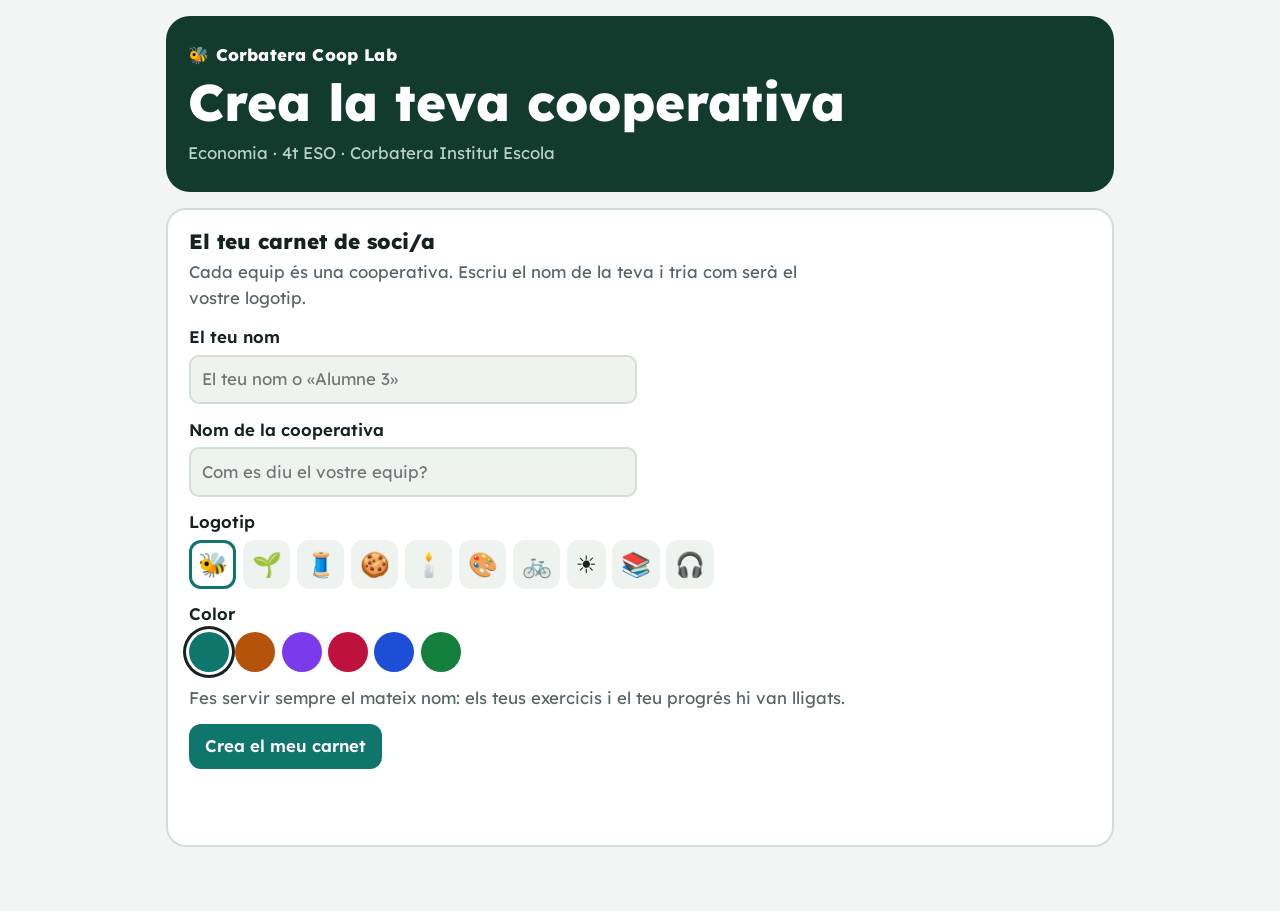
==== index.html @ a8a90545 "add ap" ====
<!doctype html>
<html lang="ca">
<head>
<meta charset="utf-8">
<meta name="viewport" content="width=device-width, initial-scale=1, viewport-fit=cover">
<meta name="description" content="Gamificació d'Economia (4t ESO): crea la teva cooperativa i resol missions pas a pas.">
<title>Corbatera Coop Lab · Economia</title>
<link rel="preconnect" href="https://fonts.googleapis.com">
<link rel="preconnect" href="https://fonts.gstatic.com" crossorigin>
<link href="https://fonts.googleapis.com/css2?family=Lexend:wght@400;600;800&display=swap" rel="stylesheet">
<link rel="stylesheet" href="css/estil.css">
</head>
<body>
<main id="app"><noscript>Cal activar JavaScript per jugar.</noscript></main>
<script src="js/util.js"></script>
<script src="js/nivell1.js"></script>
<script src="js/nivell2.js"></script>
<script src="js/nivell3.js"></script>
<script src="js/app.js"></script>
</body>
</html>
---- css/estil.css ----
/* Corbatera Coop Lab · estil */
:root{
  box-sizing:border-box;
  padding-top:env(safe-area-inset-top,0px);
  padding-bottom:env(safe-area-inset-bottom,0px);
  --coop:#0F766E;
  --bg:#F2F5F3; --card:#FFFFFF; --ink:#16231D; --muted:#56685E; --line:#D3DED7; --soft:#EEF3F0;
  --head:#123B2E; --amber:#F2B233; --ok:#1E9E62; --bad:#D2452F;
}
@media (prefers-color-scheme: dark){
  :root:not([data-theme="light"]){ --bg:#0D1512; --card:#15201B; --ink:#E5EFEA; --muted:#9DB4A8; --line:#263A31; --soft:#1C2A24; --head:#0A2219; --ok:#47C28A; --bad:#F06A50; }
}
:root[data-theme="dark"]{ --bg:#0D1512; --card:#15201B; --ink:#E5EFEA; --muted:#9DB4A8; --line:#263A31; --soft:#1C2A24; --head:#0A2219; --ok:#47C28A; --bad:#F06A50; }
*,*::before,*::after{box-sizing:inherit}
html{scroll-padding-top:env(safe-area-inset-top,0px)}
body{margin:0;background:var(--bg);color:var(--ink);font:400 1.05rem/1.55 "Lexend",system-ui,sans-serif}
h1,h2,h3{margin:0;line-height:1.2;font-weight:800}
#app{max-width:980px;margin:0 auto;padding:1rem 1rem 4rem}
button,input{font:inherit;color:inherit}
button{cursor:pointer;border:0;border-radius:12px;font-weight:600;padding:.6rem 1rem}
button:disabled{cursor:not-allowed}
button:focus-visible,input:focus-visible,a:focus-visible{outline:3px solid var(--amber);outline-offset:2px}
.main{background:var(--coop);color:#fff}
.ghost{background:transparent;box-shadow:inset 0 0 0 2px var(--line)}
.note{color:var(--muted);margin:.3rem 0 .8rem;max-width:66ch}
.card{background:var(--card);border:2px solid var(--line);border-radius:20px;padding:1.2rem 1.3rem;margin-top:1rem}
.card h2{font-size:1.3rem}
.row{display:flex;gap:.6rem;flex-wrap:wrap;margin-top:.9rem}
.row.center{justify-content:center}

/* Capçalera */
.hero{background:var(--head);color:#fff;border-radius:24px;padding:1.6rem 1.4rem}
.hero h1{font-size:clamp(2rem,6vw,3.2rem);margin-top:.3rem}
.hero p{color:#B9D3C6;margin:.4rem 0 0}
.brand{font-weight:800;letter-spacing:.01em}
.bar{display:flex;justify-content:space-between;align-items:center;gap:.8rem;background:var(--head);color:#fff;border-radius:16px;padding:.6rem .9rem}
.bar .ghost{color:#fff;box-shadow:inset 0 0 0 2px rgba(255,255,255,.3);padding:.4rem .8rem}
.xpnow{font-weight:800;color:var(--amber)}

/* Carnet de soci/a */
.fld{display:flex;flex-direction:column;gap:.3rem;font-weight:600;margin:.8rem 0}
.fld input{font-weight:400;border:2px solid var(--line);border-radius:10px;padding:.6rem .7rem;background:var(--soft);max-width:28rem}
.chips{display:flex;flex-wrap:wrap;gap:.4rem}
.chip-e{background:var(--soft);font-size:1.5rem;padding:.35rem .55rem;box-shadow:inset 0 0 0 2px transparent}
.chip-e[aria-pressed="true"]{box-shadow:inset 0 0 0 3px var(--coop);background:var(--card)}
.chip-c{width:40px;height:40px;border-radius:50%;padding:0}
.chip-c[aria-pressed="true"]{box-shadow:0 0 0 3px var(--card),0 0 0 6px var(--ink)}
.err{color:var(--bad);font-weight:600;min-height:1.4em}
.who{display:flex;flex-wrap:wrap;gap:.6rem}
.who-b{display:flex;align-items:center;gap:.7rem;background:var(--soft);text-align:left;border-left:6px solid var(--c);font-weight:400}
.who-b .em{font-size:1.6rem}
.who-b small{display:block;color:var(--muted)}

/* Carnet al mapa: l'element que es recorda */
.carnet{margin-top:1rem;display:grid;grid-template-columns:auto 1fr;gap:1.2rem;align-items:center;background:var(--coop);color:#fff;border-radius:24px;padding:1.3rem 1.4rem;position:relative;overflow:hidden}
.carnet::after{content:"SOCI/A";position:absolute;right:-8px;top:10px;font-weight:800;font-size:3.6rem;opacity:.1;letter-spacing:.06em}
.logo{width:92px;height:92px;border-radius:24px;background:rgba(255,255,255,.18);display:grid;place-items:center;font-size:3rem}
.cinfo small{opacity:.85}
.cinfo h1{font-size:clamp(1.6rem,4.5vw,2.4rem);word-break:break-word}
.cinfo p{margin:.2rem 0 .5rem}
.xpbar{height:12px;border-radius:6px;background:rgba(255,255,255,.22);overflow:hidden;max-width:420px}
.xpbar i{display:block;height:100%;background:var(--amber);border-radius:6px}
.docent{background:var(--amber);color:#2b1d00;border-radius:12px;padding:.5rem .9rem;font-weight:600;margin-top:1rem}

.study{display:flex;gap:1rem;align-items:center;margin-top:1rem;background:var(--card);border:2px solid var(--line);border-radius:18px;padding:1rem 1.2rem;text-decoration:none;color:var(--ink)}
.study span{font-size:2rem}
.study small{display:block;color:var(--muted)}
.study:hover{border-color:var(--coop)}

/* Nivells i missions */
.level{margin-top:1.6rem}
.lhead{display:flex;flex-wrap:wrap;align-items:baseline;gap:.4rem 1rem;margin-bottom:.7rem}
.lnum{background:var(--head);color:#fff;border-radius:999px;padding:.15rem .8rem;font-weight:800;font-size:.9rem}
.lhead h2{font-size:1.35rem}
.lhead small{color:var(--muted)}
.level.soon{opacity:.55}
.missions{display:grid;grid-template-columns:repeat(auto-fill,minmax(210px,1fr));gap:.7rem}
.mis{display:flex;flex-direction:column;gap:.25rem;text-align:left;background:var(--card);border:2px solid var(--line);border-radius:16px;padding:.9rem 1rem;font-weight:400;color:var(--ink);text-decoration:none}
.mis b{font-size:1.05rem}
.mis small{color:var(--muted)}
.mis:hover:not(:disabled){border-color:var(--coop)}
.mis:disabled{opacity:.5}
.mis.done{border-color:var(--coop)}
.mis.boss{background:var(--head);color:#fff;border-color:var(--head)}
.mis.boss small{color:#B9D3C6}
.mis.boss.done{box-shadow:0 0 0 3px var(--amber)}
.tag{align-self:flex-start;background:var(--amber);color:#2b1d00;border-radius:6px;padding:.05rem .5rem;font-weight:800;font-size:.78rem;letter-spacing:.04em}
.st{margin-top:auto;padding-top:.4rem;font-weight:600;font-size:.92rem}
.em2{font-size:1.6rem}

/* Missió */
.mission h1{font-size:1.6rem;color:var(--coop)}
.recorda{margin-top:.8rem;background:var(--soft);border-radius:12px;padding:.6rem .9rem}
.recorda summary{cursor:pointer;font-weight:700}
.recorda a{color:var(--coop);font-weight:600}
.intro{margin-top:1rem;font-size:1.1rem;max-width:68ch}
.bugs{background:var(--soft);border-radius:12px;padding:.6rem .6rem .6rem 2.2rem;margin:.6rem 0 0}
.proc{margin-top:1rem;display:grid;gap:.3rem}
.pl{border-left:4px solid var(--coop);background:var(--soft);border-radius:0 10px 10px 0;padding:.35rem .8rem;font-variant-numeric:tabular-nums}
.pl small{color:var(--muted)}
.step{margin-top:1.1rem;border-top:2px dashed var(--line);padding-top:1rem}
.q{font-size:1.12rem;margin-bottom:.7rem}
.opts{display:flex;flex-wrap:wrap;gap:.5rem}
.opt{background:var(--soft);box-shadow:inset 0 0 0 2px var(--line);min-width:7rem}
.opt:hover:not(:disabled){box-shadow:inset 0 0 0 2px var(--coop)}
.opt.bad{background:var(--bad);color:#fff;box-shadow:none;opacity:.8}
.ans{display:flex;flex-wrap:wrap;gap:.6rem;align-items:center}
.ans input{font-size:1.3rem;font-weight:800;width:9ch;padding:.45rem .7rem;border:2px solid var(--line);border-radius:10px;background:var(--soft)}
.unit{color:var(--muted);font-weight:600}
.fb{margin-top:.8rem;font-weight:600;min-height:1.5em}
.fb.no{color:var(--bad)}
.fb.hint{color:var(--ink);background:var(--soft);border-radius:10px;padding:.5rem .8rem;font-weight:400}
.result{text-align:center}
.result .big{font-size:3rem;font-weight:800;color:var(--coop)}
.result .proc{text-align:left;max-width:640px;margin:1rem auto 0}
.foot{color:var(--muted);font-size:.9rem;margin-top:2rem;text-align:center}
@media (max-width:560px){.carnet{grid-template-columns:1fr}.logo{width:72px;height:72px;font-size:2.3rem}}
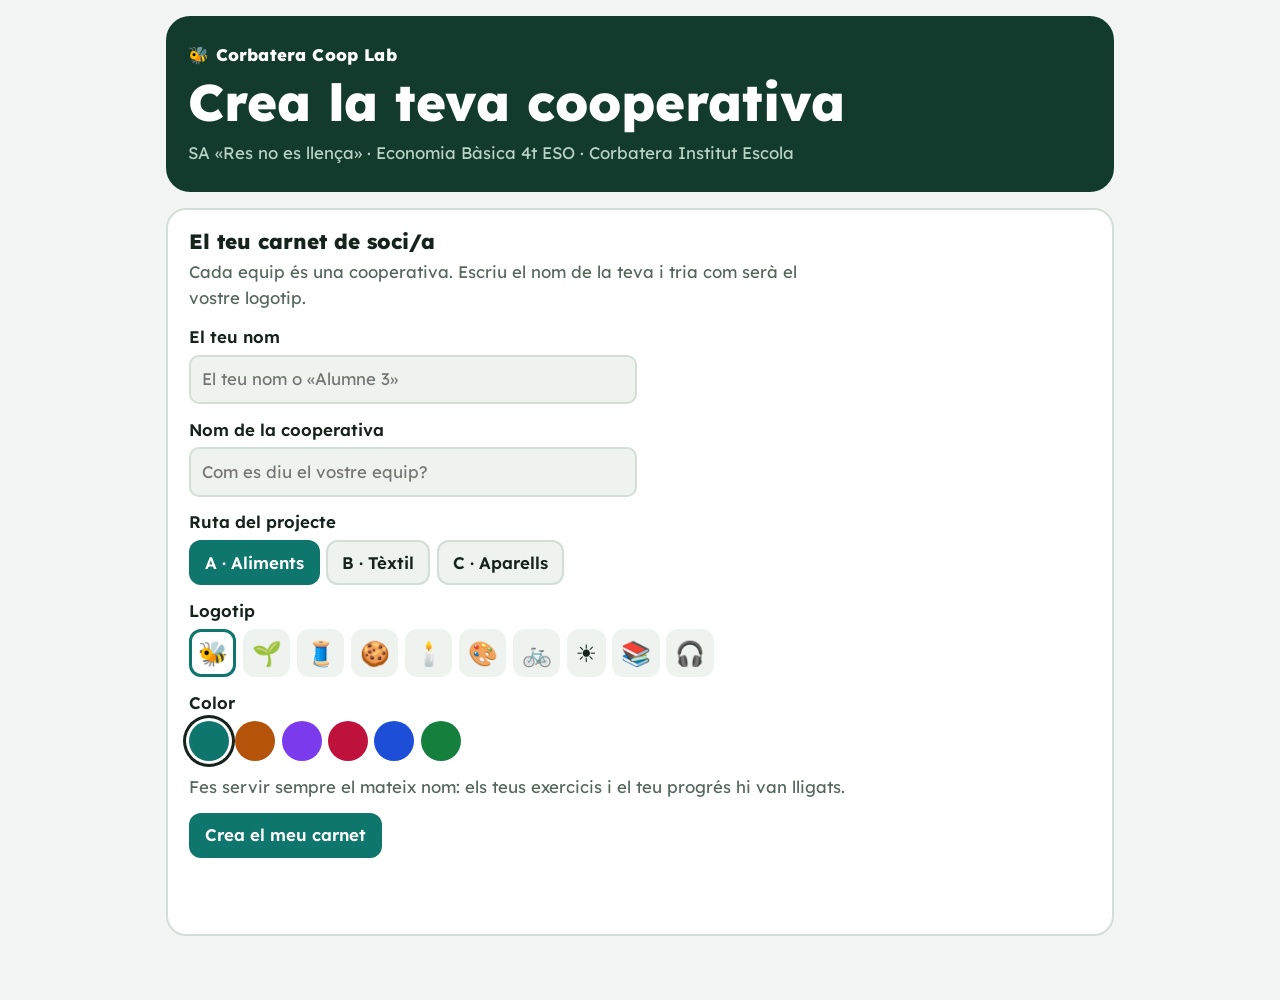
==== commit d6ad6318: "add app" ====
--- a/index.html
+++ b/index.html
@@ -13,9 +13,12 @@
 <body>
 <main id="app"><noscript>Cal activar JavaScript per jugar.</noscript></main>
 <script src="js/util.js"></script>
-<script src="js/nivell1.js"></script>
-<script src="js/nivell2.js"></script>
-<script src="js/nivell3.js"></script>
+<script src="js/banc-u1.js"></script>
+<script src="js/banc-empresa.js"></script>
+<script src="js/banc-costos.js"></script>
+<script src="js/banc-mercat.js"></script>
+<script src="js/banc-nous.js"></script>
+<script src="js/fases.js"></script>
 <script src="js/app.js"></script>
 </body>
 </html>
--- a/css/estil.css
+++ b/css/estil.css
@@ -43,6 +43,9 @@
 .chips{display:flex;flex-wrap:wrap;gap:.4rem}
 .chip-e{background:var(--soft);font-size:1.5rem;padding:.35rem .55rem;box-shadow:inset 0 0 0 2px transparent}
 .chip-e[aria-pressed="true"]{box-shadow:inset 0 0 0 3px var(--coop);background:var(--card)}
+.chip-r{background:var(--soft);box-shadow:inset 0 0 0 2px var(--line)}
+.chip-r[aria-pressed="true"]{background:var(--coop);color:#fff;box-shadow:none}
+.fita{background:var(--amber);color:#2b1d00;border-radius:999px;padding:.1rem .7rem;font-weight:700;font-size:.85rem}
 .chip-c{width:40px;height:40px;border-radius:50%;padding:0}
 .chip-c[aria-pressed="true"]{box-shadow:0 0 0 3px var(--card),0 0 0 6px var(--ink)}
 .err{color:var(--bad);font-weight:600;min-height:1.4em}
@@ -69,6 +72,9 @@
 
 /* Nivells i missions */
 .level{margin-top:1.6rem}
+.aval{margin-top:2.2rem;border-top:4px solid var(--head);padding-top:.9rem}
+.aval h2{font-size:1.7rem}
+.aval p{margin:.2rem 0 0;color:var(--muted)}
 .lhead{display:flex;flex-wrap:wrap;align-items:baseline;gap:.4rem 1rem;margin-bottom:.7rem}
 .lnum{background:var(--head);color:#fff;border-radius:999px;padding:.15rem .8rem;font-weight:800;font-size:.9rem}
 .lhead h2{font-size:1.35rem}
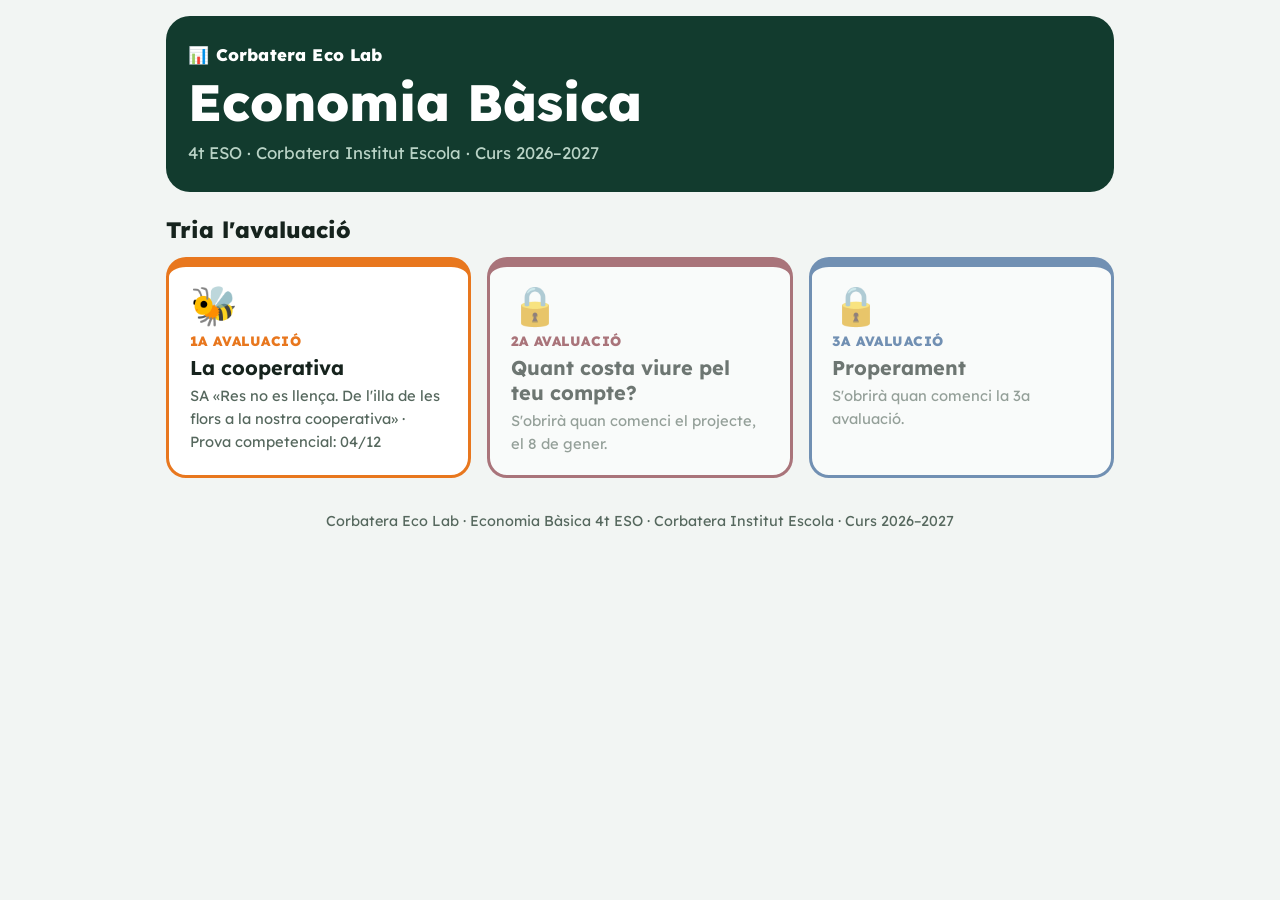
==== commit 8aa743a3: "nom estudi economia" ====
--- a/index.html
+++ b/index.html
@@ -4,7 +4,7 @@
 <meta charset="utf-8">
 <meta name="viewport" content="width=device-width, initial-scale=1, viewport-fit=cover">
 <meta name="description" content="Gamificació d'Economia (4t ESO): crea la teva cooperativa i resol missions pas a pas.">
-<title>Corbatera Coop Lab · Economia</title>
+<title>Corbatera Eco Lab · Economia</title>
 <link rel="preconnect" href="https://fonts.googleapis.com">
 <link rel="preconnect" href="https://fonts.gstatic.com" crossorigin>
 <link href="https://fonts.googleapis.com/css2?family=Lexend:wght@400;600;800&display=swap" rel="stylesheet">
@@ -18,6 +18,7 @@
 <script src="js/banc-costos.js"></script>
 <script src="js/banc-mercat.js"></script>
 <script src="js/banc-nous.js"></script>
+<script src="js/banc-viure.js"></script>
 <script src="js/fases.js"></script>
 <script src="js/app.js"></script>
 </body>
--- a/css/estil.css
+++ b/css/estil.css
@@ -1,4 +1,4 @@
-/* Corbatera Coop Lab · estil */
+/* Corbatera Eco Lab · estil */
 :root{
   box-sizing:border-box;
   padding-top:env(safe-area-inset-top,0px);
@@ -72,7 +72,14 @@
 
 /* Nivells i missions */
 .level{margin-top:1.6rem}
-.aval{margin-top:2.2rem;border-top:4px solid var(--head);padding-top:.9rem}
+.tabs-aval{display:flex;flex-wrap:wrap;gap:.6rem;margin-top:1.4rem}
+.tab-aval{--ac:var(--head);background:var(--card);color:var(--ink);border:3px solid var(--ac);border-radius:16px;padding:.7rem 1.4rem;font-size:1.05rem;font-weight:800}
+.tab-aval.a1{--ac:#E8771E}.tab-aval.a2{--ac:#7A1F2B}.tab-aval.a3{--ac:#1D4E89}
+.tab-aval[aria-selected="true"]{background:var(--ac);color:#fff}
+.panel{--ac:var(--head);border-top:5px solid var(--ac);margin-top:1rem;padding-top:.2rem}
+.panel.a1{--ac:#E8771E}.panel.a2{--ac:#7A1F2B}.panel.a3{--ac:#1D4E89}
+.tancada{background:var(--soft);border-radius:14px;padding:1rem 1.2rem;font-weight:600;margin-top:1rem}
+.aval{margin-top:1rem}
 .aval h2{font-size:1.7rem}
 .aval p{margin:.2rem 0 0;color:var(--muted)}
 .lhead{display:flex;flex-wrap:wrap;align-items:baseline;gap:.4rem 1rem;margin-bottom:.7rem}
@@ -121,3 +128,52 @@
 .result .proc{text-align:left;max-width:640px;margin:1rem auto 0}
 .foot{color:var(--muted);font-size:.9rem;margin-top:2rem;text-align:center}
 @media (max-width:560px){.carnet{grid-template-columns:1fr}.logo{width:72px;height:72px;font-size:2.3rem}}
+
+/* Pantalla d'inici: tria l'avaluació */
+.tria{font-size:1.4rem;margin:1.6rem 0 .8rem}
+.avals{display:grid;grid-template-columns:repeat(auto-fit,minmax(240px,1fr));gap:1rem}
+.aval-card{--ac:var(--head);display:flex;flex-direction:column;align-items:flex-start;gap:.3rem;text-align:left;background:var(--card);color:var(--ink);border:3px solid var(--ac);border-top-width:10px;border-radius:20px;padding:1.2rem 1.3rem;min-height:200px;font-weight:400;transition:transform .15s}
+.aval-card.a1{--ac:#E8771E}.aval-card.a2{--ac:#7A1F2B}.aval-card.a3{--ac:#1D4E89}
+.aval-card:not(:disabled):hover{transform:translateY(-3px)}
+.aval-card:disabled{opacity:.6}
+.aval-card .em3{font-size:2.4rem;line-height:1}
+.aval-card small{color:var(--ac);font-weight:800;text-transform:uppercase;letter-spacing:.04em;font-size:.85rem}
+.aval-card b{font-size:1.25rem;line-height:1.25}
+.aval-card .sub{color:var(--muted);font-size:.92rem}
+.hero.a1{background:#E8771E}.hero.a2{background:#7A1F2B}.hero.a3{background:#1D4E89}
+.hero.a1 p,.hero.a2 p,.hero.a3 p{color:rgba(255,255,255,.88)}
+.bar + .hero{margin-top:1rem}
+.carnet.vida::after{content:"23 ANYS"}
+.fld select{font:inherit;font-weight:400;color:inherit;background:var(--soft);border:2px solid var(--line);border-radius:10px;padding:.6rem .7rem;max-width:28rem}
+@media (prefers-color-scheme: dark){ :root:not([data-theme="light"]) .aval-card.a2{--ac:#C2414F} }
+:root[data-theme="dark"] .aval-card.a2{--ac:#C2414F}
+
+/* 2a avaluació · La meva vida en números */
+.vida-sum{margin-top:1.4rem;background:var(--card);border:2px solid var(--line);border-radius:20px;padding:1.1rem 1.2rem}
+.tiles{display:grid;grid-template-columns:repeat(auto-fit,minmax(170px,1fr));gap:.7rem;margin-top:.6rem}
+.tile{background:var(--soft);border-radius:14px;padding:.8rem 1rem;display:flex;flex-direction:column;gap:.15rem}
+.tile small{color:var(--muted);font-weight:600}
+.tile b{font-size:1.6rem;line-height:1.15;font-variant-numeric:tabular-nums}
+.st-ok,.st-bad,.st-muted{font-size:.9rem;font-weight:600}
+.st-ok{color:var(--ok)}.st-bad{color:var(--bad)}.st-muted{color:var(--muted);font-weight:400}
+.nom{background:var(--soft);border-radius:12px;padding:.7rem .9rem;font-variant-numeric:tabular-nums}
+.vtwrap{overflow-x:auto;margin-top:.4rem}
+.vtable{border-collapse:collapse;width:100%;min-width:560px;font-variant-numeric:tabular-nums}
+.vtable th,.vtable td{border-bottom:1px solid var(--line);padding:.45rem .5rem;text-align:left}
+.vtable thead th{color:var(--muted);font-size:.9rem}
+.vtable input{width:7.5rem;border:2px solid var(--line);border-radius:10px;padding:.4rem .5rem;background:var(--soft)}
+.vtable .dif,.vtable tfoot th{font-weight:700}
+.meters{display:grid;grid-template-columns:repeat(auto-fit,minmax(220px,1fr));gap:1rem;margin-top:1rem}
+.mlab{display:flex;justify-content:space-between;gap:.5rem;font-weight:600}
+.mbar{position:relative;height:12px;border-radius:6px;background:var(--soft);margin:.35rem 0 .25rem;box-shadow:inset 0 0 0 1px var(--line)}
+.mbar i{display:block;height:100%;border-radius:6px;background:var(--coop)}
+.mbar em{position:absolute;top:-4px;bottom:-4px;width:2px;background:var(--ink);transform:translateX(-1px)}
+.mref{color:var(--muted)}
+.chips.imp{display:flex;flex-wrap:wrap;gap:.4rem;margin:.4rem 0}
+.chip-i{background:var(--soft);font-weight:400;font-size:.92rem;padding:.4rem .7rem;box-shadow:inset 0 0 0 1px var(--line)}
+.row input{border:2px solid var(--line);border-radius:10px;padding:.5rem .6rem;background:var(--soft);min-width:0;flex:1 1 160px}
+.implist{list-style:none;padding:0;margin:.6rem 0}
+.implist li{display:flex;gap:.6rem;align-items:center;border-bottom:1px solid var(--line);padding:.35rem 0}
+.implist li span{flex:1}
+.implist .del{padding:.2rem .55rem}
+.mlab b{white-space:nowrap}
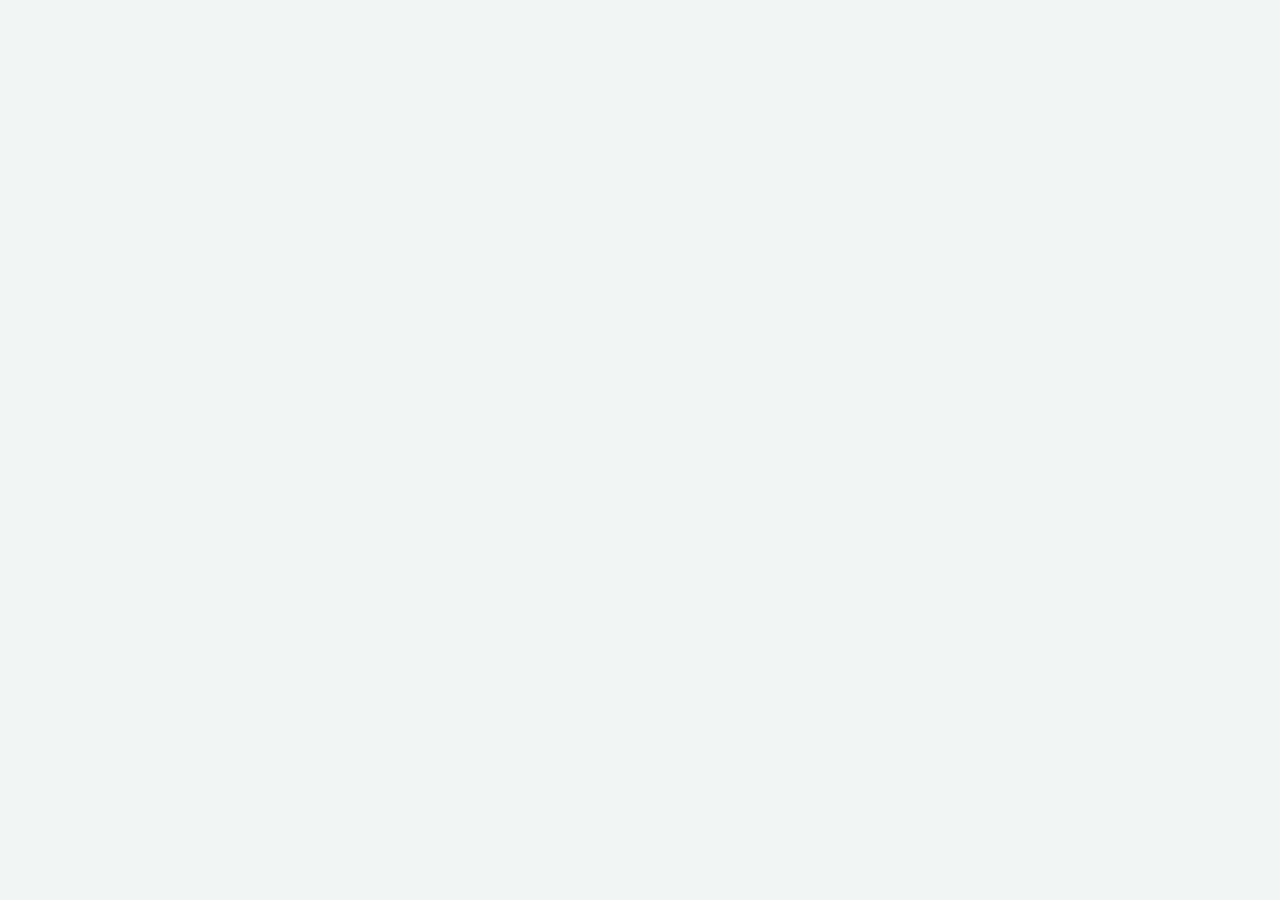
==== commit 2678e647: "estudi 2 teoria 2na avaluacio" ====
--- a/index.html
+++ b/index.html
@@ -8,18 +8,18 @@
 <link rel="preconnect" href="https://fonts.googleapis.com">
 <link rel="preconnect" href="https://fonts.gstatic.com" crossorigin>
 <link href="https://fonts.googleapis.com/css2?family=Lexend:wght@400;600;800&display=swap" rel="stylesheet">
-<link rel="stylesheet" href="css/estil.css">
+<link rel="stylesheet" href="css/estil.css?v=5">
 </head>
 <body>
 <main id="app"><noscript>Cal activar JavaScript per jugar.</noscript></main>
-<script src="js/util.js"></script>
-<script src="js/banc-u1.js"></script>
-<script src="js/banc-empresa.js"></script>
-<script src="js/banc-costos.js"></script>
-<script src="js/banc-mercat.js"></script>
-<script src="js/banc-nous.js"></script>
-<script src="js/banc-viure.js"></script>
-<script src="js/fases.js"></script>
-<script src="js/app.js"></script>
+<script src="js/util.js?v=5"></script>
+<script src="js/banc-u1.js?v=5"></script>
+<script src="js/banc-empresa.js?v=5"></script>
+<script src="js/banc-costos.js?v=5"></script>
+<script src="js/banc-mercat.js?v=5"></script>
+<script src="js/banc-nous.js?v=5"></script>
+<script src="js/banc-viure.js?v=5"></script>
+<script src="js/fases.js?v=5"></script>
+<script src="js/app.js?v=5"></script>
 </body>
 </html>
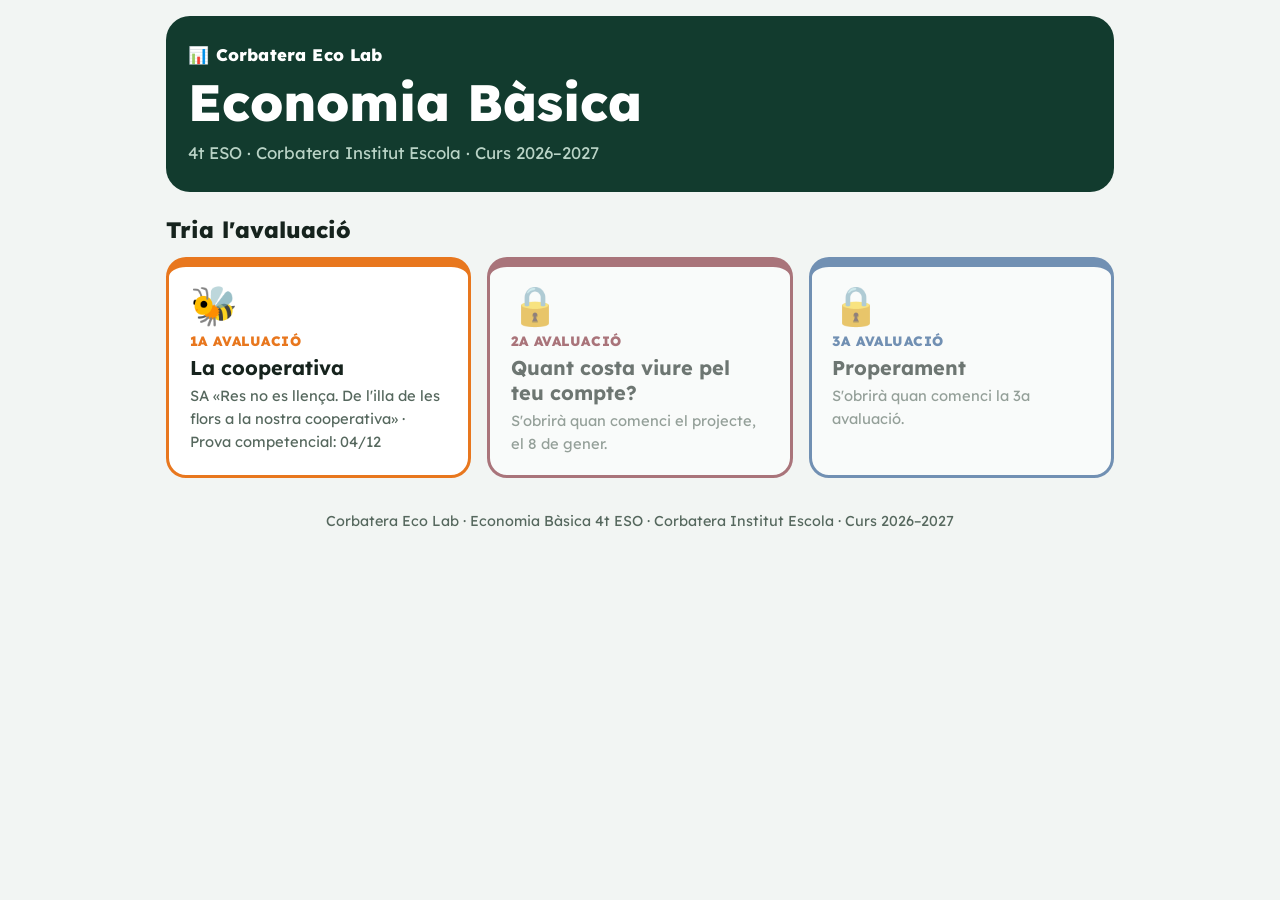
==== commit 0aba0d91: "index update" ====
--- a/index.html
+++ b/index.html
@@ -8,18 +8,18 @@
 <link rel="preconnect" href="https://fonts.googleapis.com">
 <link rel="preconnect" href="https://fonts.gstatic.com" crossorigin>
 <link href="https://fonts.googleapis.com/css2?family=Lexend:wght@400;600;800&display=swap" rel="stylesheet">
-<link rel="stylesheet" href="css/estil.css?v=5">
+<link rel="stylesheet" href="css/estil.css?v=6">
 </head>
 <body>
 <main id="app"><noscript>Cal activar JavaScript per jugar.</noscript></main>
-<script src="js/util.js?v=5"></script>
-<script src="js/banc-u1.js?v=5"></script>
-<script src="js/banc-empresa.js?v=5"></script>
-<script src="js/banc-costos.js?v=5"></script>
-<script src="js/banc-mercat.js?v=5"></script>
-<script src="js/banc-nous.js?v=5"></script>
-<script src="js/banc-viure.js?v=5"></script>
-<script src="js/fases.js?v=5"></script>
-<script src="js/app.js?v=5"></script>
+<script src="js/util.js?v=6"></script>
+<script src="js/banc-u1.js?v=6"></script>
+<script src="js/banc-empresa.js?v=6"></script>
+<script src="js/banc-costos.js?v=6"></script>
+<script src="js/banc-mercat.js?v=6"></script>
+<script src="js/banc-nous.js?v=6"></script>
+<script src="js/banc-viure.js?v=6"></script>
+<script src="js/fases.js?v=6"></script>
+<script src="js/app.js?v=6"></script>
 </body>
 </html>
